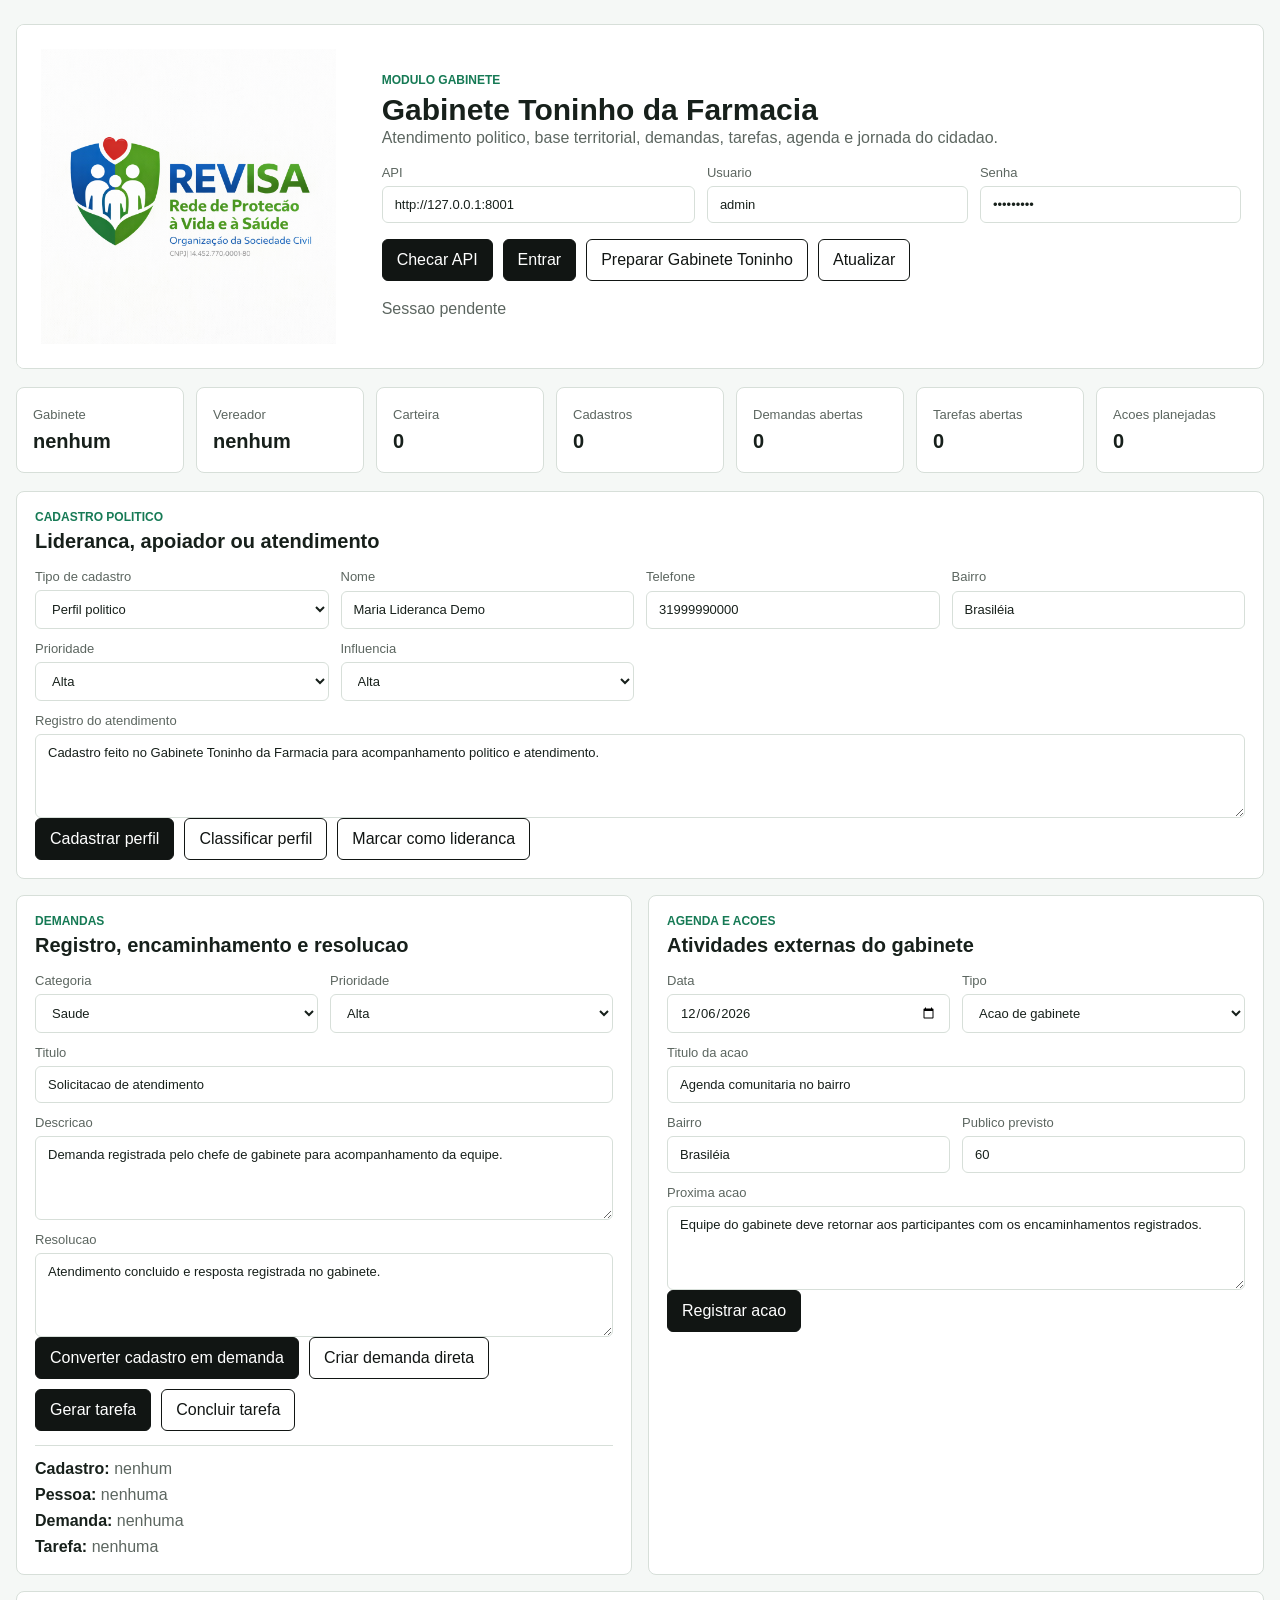
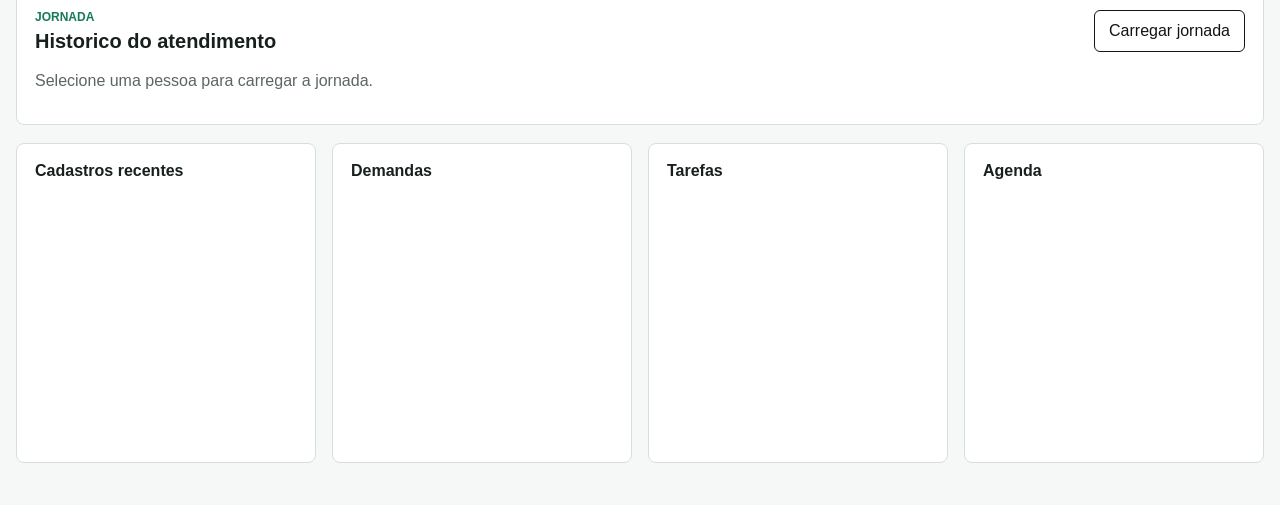
==== apps/gabinete/index.html @ 032c7a9e "Initial REVISA management system" ====
<!doctype html>
<html lang="pt-BR">
  <head>
    <meta charset="utf-8" />
    <meta name="viewport" content="width=device-width, initial-scale=1" />
    <title>REVISA Modulo Gabinete</title>
    <link rel="icon" href="data:," />
    <link rel="stylesheet" href="./styles.css" />
  </head>
  <body>
    <main class="app-shell">
      <section class="access-panel" aria-label="Acesso ao gabinete">
        <img src="./assets/logo-revisa.png" alt="Logo REVISA" />
        <div class="access-content">
          <div>
            <p class="eyebrow">Modulo Gabinete</p>
            <h1>Gabinete Toninho da Farmacia</h1>
            <p class="muted">Atendimento politico, base territorial, demandas, tarefas, agenda e jornada do cidadao.</p>
          </div>
          <div class="access-grid">
            <label>
              API
              <input id="apiBase" value="http://127.0.0.1:8001" />
            </label>
            <label>
              Usuario
              <input id="username" value="admin" autocomplete="username" />
            </label>
            <label>
              Senha
              <input id="password" type="password" value="Admin@123" autocomplete="current-password" />
            </label>
          </div>
          <div class="actions">
            <button id="healthBtn" type="button">Checar API</button>
            <button id="loginBtn" type="button">Entrar</button>
            <button id="prepareCabinetBtn" type="button" class="secondary">Preparar Gabinete Toninho</button>
            <button id="refreshBtn" type="button" class="secondary">Atualizar</button>
          </div>
          <p id="sessionState" class="muted">Sessao pendente</p>
        </div>
      </section>

      <section class="context-row" aria-label="Resumo do gabinete">
        <article>
          <span>Gabinete</span>
          <strong id="contextCabinet">nenhum</strong>
        </article>
        <article>
          <span>Vereador</span>
          <strong id="contextVereador">nenhum</strong>
        </article>
        <article>
          <span>Carteira</span>
          <strong id="metricCarteira">0</strong>
        </article>
        <article>
          <span>Cadastros</span>
          <strong id="metricCaptacoes">0</strong>
        </article>
        <article>
          <span>Demandas abertas</span>
          <strong id="metricDemandas">0</strong>
        </article>
        <article>
          <span>Tarefas abertas</span>
          <strong id="metricTarefas">0</strong>
        </article>
        <article>
          <span>Acoes planejadas</span>
          <strong id="metricAgenda">0</strong>
        </article>
      </section>

      <section class="board">
        <article class="panel profile-panel">
          <div class="panel-head">
            <div>
              <p class="eyebrow">Cadastro politico</p>
              <h2>Lideranca, apoiador ou atendimento</h2>
            </div>
          </div>
          <div class="form-grid">
            <label>
              Tipo de cadastro
              <select id="profileType">
                <option value="PERFIL_POLITICO">Perfil politico</option>
                <option value="LIDERANCA">Lideranca</option>
                <option value="APOIADOR">Apoiador</option>
                <option value="ATENDIMENTO">Atendimento</option>
              </select>
            </label>
            <label>
              Nome
              <input id="profileName" value="Maria Lideranca Demo" />
            </label>
            <label>
              Telefone
              <input id="profilePhone" value="31999990000" />
            </label>
            <label>
              Bairro
              <input id="profileDistrict" value="Brasiléia" />
            </label>
            <label>
              Prioridade
              <select id="profilePriority">
                <option value="HIGH">Alta</option>
                <option value="MEDIUM">Media</option>
                <option value="LOW">Baixa</option>
              </select>
            </label>
            <label>
              Influencia
              <select id="profileInfluence">
                <option value="ALTA">Alta</option>
                <option value="MEDIA">Media</option>
                <option value="BAIXA">Baixa</option>
              </select>
            </label>
            <label class="wide">
              Registro do atendimento
              <textarea id="profileNotes">Cadastro feito no Gabinete Toninho da Farmacia para acompanhamento politico e atendimento.</textarea>
            </label>
          </div>
          <div class="actions">
            <button id="createProfileBtn" type="button">Cadastrar perfil</button>
            <button id="classifyProfileBtn" type="button" class="secondary">Classificar perfil</button>
            <button id="leadershipBtn" type="button" class="secondary">Marcar como lideranca</button>
          </div>
        </article>

        <article class="panel demand-panel">
          <div class="panel-head">
            <div>
              <p class="eyebrow">Demandas</p>
              <h2>Registro, encaminhamento e resolucao</h2>
            </div>
          </div>
          <div class="form-grid compact">
            <label>
              Categoria
              <select id="demandCategory">
                <option value="SAUDE">Saude</option>
                <option value="ASSISTENCIA_SOCIAL">Assistencia social</option>
                <option value="EMPREGO">Emprego</option>
                <option value="INFRAESTRUTURA">Infraestrutura</option>
                <option value="DOCUMENTACAO">Documentacao</option>
                <option value="ATENDIMENTO_POLITICO">Atendimento politico</option>
              </select>
            </label>
            <label>
              Prioridade
              <select id="demandPriority">
                <option value="HIGH">Alta</option>
                <option value="MEDIUM">Media</option>
                <option value="LOW">Baixa</option>
              </select>
            </label>
            <label class="wide">
              Titulo
              <input id="demandTitle" value="Solicitacao de atendimento" />
            </label>
            <label class="wide">
              Descricao
              <textarea id="demandDescription">Demanda registrada pelo chefe de gabinete para acompanhamento da equipe.</textarea>
            </label>
            <label class="wide">
              Resolucao
              <textarea id="resolutionNotes">Atendimento concluido e resposta registrada no gabinete.</textarea>
            </label>
          </div>
          <div class="actions">
            <button id="convertDemandBtn" type="button">Converter cadastro em demanda</button>
            <button id="createDemandBtn" type="button" class="secondary">Criar demanda direta</button>
            <button id="createTaskBtn" type="button">Gerar tarefa</button>
            <button id="completeTaskBtn" type="button" class="secondary">Concluir tarefa</button>
          </div>
          <div class="selected-flow">
            <p><strong>Cadastro:</strong> <span id="selectedCapture">nenhum</span></p>
            <p><strong>Pessoa:</strong> <span id="selectedPerson">nenhuma</span></p>
            <p><strong>Demanda:</strong> <span id="selectedDemand">nenhuma</span></p>
            <p><strong>Tarefa:</strong> <span id="selectedTask">nenhuma</span></p>
          </div>
        </article>

        <article class="panel">
          <div class="panel-head">
            <div>
              <p class="eyebrow">Agenda e acoes</p>
              <h2>Atividades externas do gabinete</h2>
            </div>
          </div>
          <div class="form-grid compact">
            <label>
              Data
              <input id="eventDate" type="date" />
            </label>
            <label>
              Tipo
              <select id="eventType">
                <option value="ACAO_GABINETE">Acao de gabinete</option>
                <option value="REUNIAO_COMUNITARIA">Reuniao comunitaria</option>
                <option value="VISITA_LIDERANCA">Visita a lideranca</option>
                <option value="PRESTACAO_CONTAS">Prestacao de contas</option>
              </select>
            </label>
            <label class="wide">
              Titulo da acao
              <input id="eventTitle" value="Agenda comunitaria no bairro" />
            </label>
            <label>
              Bairro
              <input id="eventDistrict" value="Brasiléia" />
            </label>
            <label>
              Publico previsto
              <input id="eventExpected" value="60" />
            </label>
            <label class="wide">
              Proxima acao
              <textarea id="eventNextAction">Equipe do gabinete deve retornar aos participantes com os encaminhamentos registrados.</textarea>
            </label>
          </div>
          <div class="actions">
            <button id="createEventBtn" type="button">Registrar acao</button>
          </div>
        </article>

        <article class="panel journey-panel">
          <div class="panel-head">
            <div>
              <p class="eyebrow">Jornada</p>
              <h2>Historico do atendimento</h2>
            </div>
            <button id="timelineBtn" type="button" class="secondary">Carregar jornada</button>
          </div>
          <div id="timelineSummary" class="timeline-summary">
            <p class="muted">Selecione uma pessoa para carregar a jornada.</p>
          </div>
          <div id="timelineList" class="timeline-list"></div>
        </article>
      </section>

      <section class="lists" aria-label="Listas do gabinete">
        <article class="panel">
          <h3>Cadastros recentes</h3>
          <div id="capturesList" class="list"></div>
        </article>
        <article class="panel">
          <h3>Demandas</h3>
          <div id="demandsList" class="list"></div>
        </article>
        <article class="panel">
          <h3>Tarefas</h3>
          <div id="tasksList" class="list"></div>
        </article>
        <article class="panel">
          <h3>Agenda</h3>
          <div id="eventsList" class="list"></div>
        </article>
      </section>
    </main>

    <aside id="toast" class="toast" aria-live="polite"></aside>
    <script src="./app.js"></script>
  </body>
</html>
---- apps/gabinete/styles.css ----
:root {
  color-scheme: light;
  --ink: #17201b;
  --muted: #5c6660;
  --paper: #f5f8f6;
  --surface: #ffffff;
  --line: #d7dfd9;
  --green: #167a55;
  --cyan: #1f7f8c;
  --red: #b6423d;
  --yellow: #c89f1a;
  --black: #111513;
}

* {
  box-sizing: border-box;
}

body {
  margin: 0;
  min-height: 100vh;
  background: var(--paper);
  color: var(--ink);
  font-family: Arial, Helvetica, sans-serif;
  letter-spacing: 0;
}

button,
input,
select,
textarea {
  font: inherit;
}

button {
  min-height: 42px;
  border: 1px solid var(--black);
  border-radius: 6px;
  background: var(--black);
  color: #fff;
  padding: 0 14px;
  cursor: pointer;
}

button:hover {
  background: #26332c;
}

button.secondary {
  background: var(--surface);
  color: var(--black);
}

input,
select,
textarea {
  width: 100%;
  border: 1px solid var(--line);
  border-radius: 6px;
  background: #fff;
  color: var(--ink);
  padding: 10px 12px;
}

textarea {
  min-height: 84px;
  resize: vertical;
}

label {
  display: grid;
  gap: 6px;
  color: var(--muted);
  font-size: 13px;
}

h1,
h2,
h3,
p {
  margin: 0;
}

h1 {
  font-size: 30px;
  line-height: 1.1;
}

h2 {
  font-size: 20px;
}

h3 {
  font-size: 16px;
}

.app-shell {
  width: min(1360px, calc(100% - 32px));
  margin: 0 auto;
  padding: 24px 0 42px;
}

.access-panel {
  border: 1px solid var(--line);
  border-radius: 8px;
  background: var(--surface);
  display: grid;
  grid-template-columns: minmax(260px, 0.55fr) minmax(0, 1.45fr);
  overflow: hidden;
  margin-bottom: 18px;
}

.access-panel img {
  width: 100%;
  height: 100%;
  min-height: 250px;
  object-fit: contain;
  background: #fff;
  padding: 24px;
}

.access-content {
  padding: 22px;
  display: grid;
  align-content: center;
  gap: 16px;
}

.access-grid {
  display: grid;
  grid-template-columns: minmax(260px, 1.2fr) 1fr 1fr;
  gap: 12px;
}

.actions {
  display: flex;
  flex-wrap: wrap;
  gap: 10px;
}

.context-row {
  display: grid;
  grid-template-columns: repeat(7, minmax(0, 1fr));
  gap: 12px;
  margin-bottom: 18px;
}

.context-row article,
.panel {
  border: 1px solid var(--line);
  border-radius: 8px;
  background: var(--surface);
}

.context-row article {
  min-height: 86px;
  padding: 16px;
  display: grid;
  align-content: center;
  gap: 8px;
}

.context-row span {
  color: var(--muted);
  font-size: 13px;
}

.context-row strong {
  font-size: 20px;
  overflow-wrap: anywhere;
}

.board {
  display: grid;
  grid-template-columns: repeat(2, minmax(0, 1fr));
  gap: 16px;
  margin-bottom: 18px;
}

.profile-panel,
.journey-panel {
  grid-column: 1 / -1;
}

.panel {
  padding: 18px;
}

.panel-head {
  display: flex;
  justify-content: space-between;
  align-items: start;
  gap: 16px;
  margin-bottom: 16px;
}

.eyebrow {
  color: var(--green);
  font-size: 12px;
  font-weight: 700;
  text-transform: uppercase;
  margin-bottom: 6px;
}

.muted {
  color: var(--muted);
  line-height: 1.45;
}

.form-grid {
  display: grid;
  grid-template-columns: repeat(4, minmax(0, 1fr));
  gap: 12px;
}

.form-grid.compact {
  grid-template-columns: repeat(2, minmax(0, 1fr));
}

.wide {
  grid-column: 1 / -1;
}

.selected-flow {
  display: grid;
  gap: 8px;
  margin-top: 14px;
  padding-top: 14px;
  border-top: 1px solid var(--line);
  color: var(--muted);
}

.selected-flow strong {
  color: var(--ink);
}

.lists {
  display: grid;
  grid-template-columns: repeat(4, minmax(0, 1fr));
  gap: 16px;
}

.lists .panel {
  min-height: 320px;
  display: grid;
  grid-template-rows: auto 1fr;
  gap: 12px;
}

.list,
.timeline-list {
  display: grid;
  align-content: start;
  gap: 10px;
  max-height: 430px;
  overflow: auto;
}

.item,
.timeline-item {
  border-left: 4px solid var(--cyan);
  border-radius: 6px;
  background: #f2f7f5;
  padding: 10px 12px;
  display: grid;
  gap: 6px;
  text-align: left;
}

button.item {
  border-top: 0;
  border-right: 0;
  border-bottom: 0;
  color: var(--ink);
}

.item[data-tone="green"],
.timeline-item[data-tone="green"] {
  border-left-color: var(--green);
}

.item[data-tone="yellow"],
.timeline-item[data-tone="yellow"] {
  border-left-color: var(--yellow);
}

.item[data-tone="red"],
.timeline-item[data-tone="red"] {
  border-left-color: var(--red);
}

.item strong,
.item small,
.item p,
.timeline-item strong,
.timeline-item small,
.timeline-item p {
  overflow-wrap: anywhere;
}

.item small,
.item p,
.timeline-item small,
.timeline-item p {
  color: var(--muted);
}

.timeline-summary {
  display: grid;
  gap: 6px;
  margin-bottom: 14px;
}

.empty {
  color: var(--muted);
  line-height: 1.45;
}

.toast {
  position: fixed;
  right: 16px;
  bottom: 16px;
  width: min(420px, calc(100% - 32px));
  border-radius: 6px;
  background: var(--black);
  color: #fff;
  overflow: hidden;
}

.toast:not(:empty) {
  padding: 14px 16px;
}

@media (max-width: 1180px) {
  .context-row,
  .lists {
    grid-template-columns: repeat(3, minmax(0, 1fr));
  }

  .form-grid {
    grid-template-columns: repeat(2, minmax(0, 1fr));
  }
}

@media (max-width: 860px) {
  .access-panel,
  .board,
  .context-row,
  .lists,
  .access-grid,
  .form-grid,
  .form-grid.compact {
    grid-template-columns: 1fr;
  }

  .access-panel img {
    min-height: 180px;
  }
}

@media (max-width: 640px) {
  .app-shell {
    width: min(100% - 20px, 1360px);
    padding-top: 14px;
  }

  .access-content,
  .panel {
    padding: 14px;
  }

  h1 {
    font-size: 24px;
  }

  .panel-head {
    display: grid;
  }
}
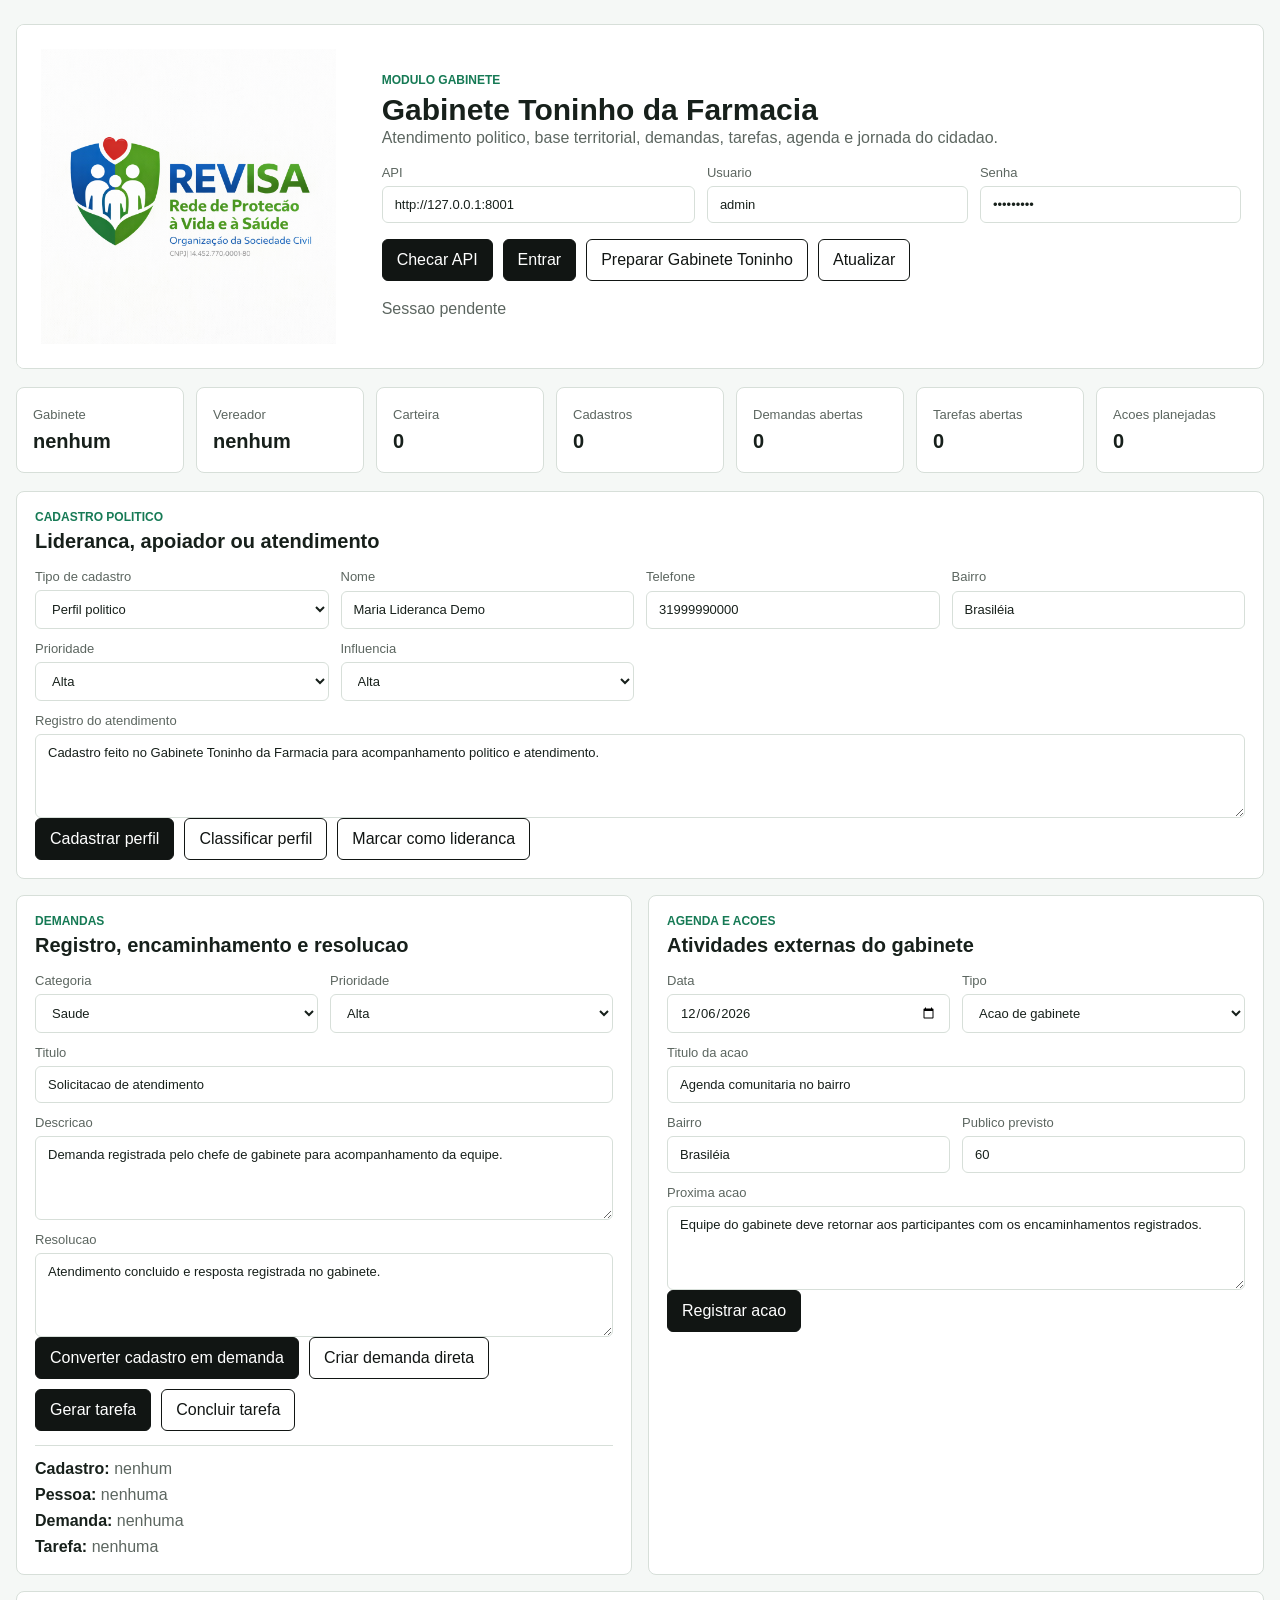
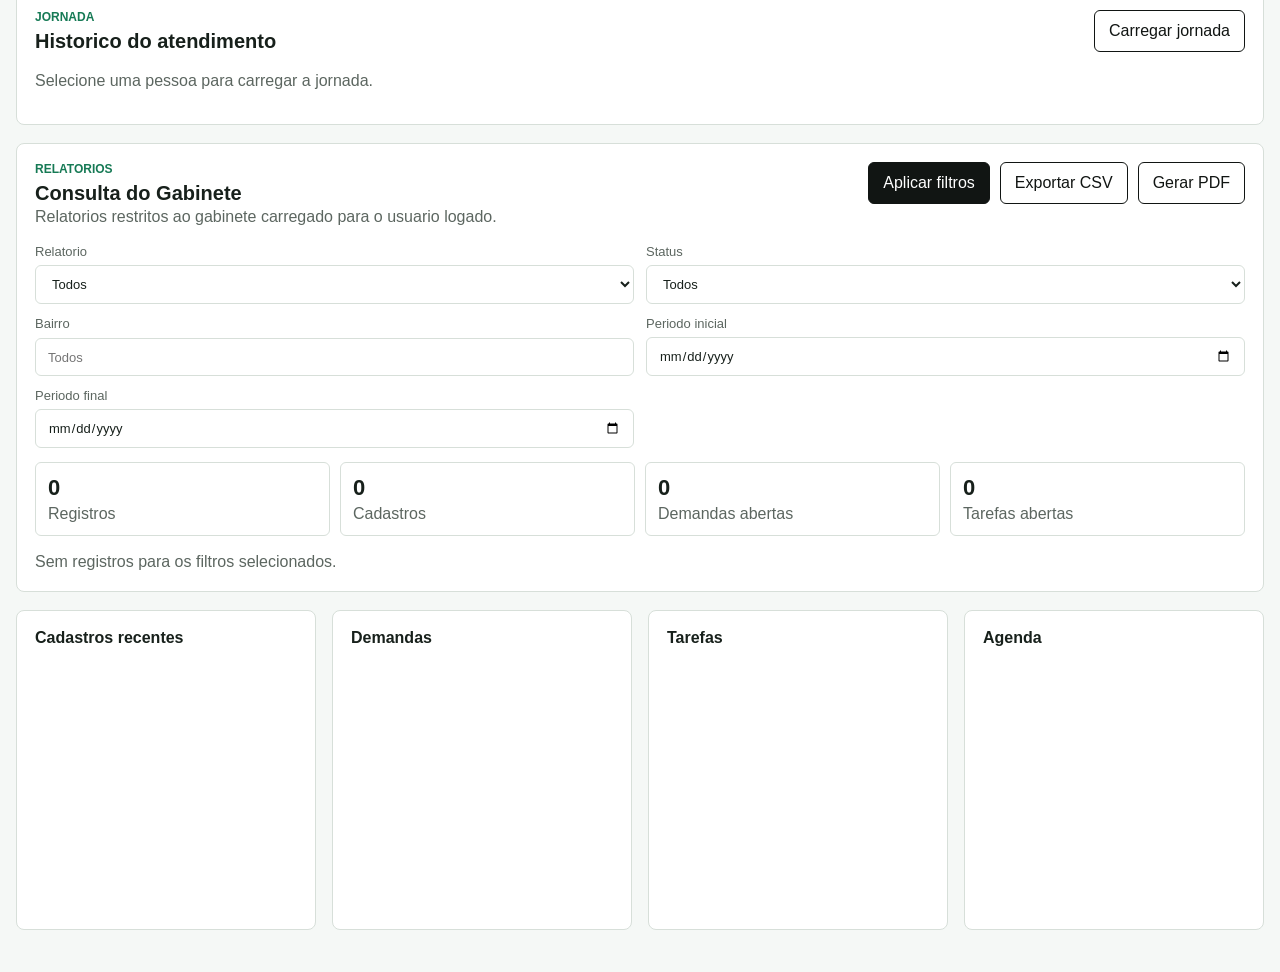
==== commit 852c2c07: "Consolidate REVISA reporting and deploy fixes" ====
--- a/apps/gabinete/index.html
+++ b/apps/gabinete/index.html
@@ -242,6 +242,57 @@
         </article>
       </section>
 
+      <section class="report-center panel" aria-label="Relatorios do gabinete">
+        <div class="panel-head">
+          <div>
+            <p class="eyebrow">Relatorios</p>
+            <h2>Consulta do Gabinete</h2>
+            <p class="muted">Relatorios restritos ao gabinete carregado para o usuario logado.</p>
+          </div>
+          <div class="actions">
+            <button id="cabinetReportRunBtn" type="button">Aplicar filtros</button>
+            <button id="cabinetReportCsvBtn" type="button" class="secondary">Exportar CSV</button>
+            <button id="cabinetReportPdfBtn" type="button" class="secondary">Gerar PDF</button>
+          </div>
+        </div>
+        <div class="form-grid compact">
+          <label>
+            Relatorio
+            <select id="cabinetReportType">
+              <option value="all">Todos</option>
+              <option value="captures">Cadastros politicos</option>
+              <option value="demands">Demandas</option>
+              <option value="tasks">Tarefas</option>
+              <option value="events">Agenda e acoes</option>
+              <option value="productivity">Produtividade da equipe</option>
+              <option value="territory">Mapa territorial</option>
+            </select>
+          </label>
+          <label>
+            Status
+            <select id="cabinetReportStatus">
+              <option value="">Todos</option>
+            </select>
+          </label>
+          <label>
+            Bairro
+            <input id="cabinetReportDistrict" placeholder="Todos" />
+          </label>
+          <label>
+            Periodo inicial
+            <input id="cabinetReportStart" type="date" />
+          </label>
+          <label>
+            Periodo final
+            <input id="cabinetReportEnd" type="date" />
+          </label>
+        </div>
+        <div id="cabinetReportSummary" class="report-summary">
+          <p class="muted">Carregue o gabinete para montar os relatorios.</p>
+        </div>
+        <div id="cabinetReportTable" class="report-table"></div>
+      </section>
+
       <section class="lists" aria-label="Listas do gabinete">
         <article class="panel">
           <h3>Cadastros recentes</h3>
--- a/apps/gabinete/styles.css
+++ b/apps/gabinete/styles.css
@@ -182,6 +182,64 @@
   grid-column: 1 / -1;
 }
 
+.report-center {
+  margin-bottom: 18px;
+}
+
+.report-summary {
+  display: grid;
+  gap: 10px;
+  margin-top: 14px;
+  margin-bottom: 14px;
+}
+
+.report-kpis {
+  display: grid;
+  grid-template-columns: repeat(4, minmax(0, 1fr));
+  gap: 10px;
+}
+
+.report-kpis article {
+  border: 1px solid var(--line);
+  border-radius: 6px;
+  padding: 12px;
+  display: grid;
+  gap: 4px;
+}
+
+.report-kpis strong {
+  font-size: 22px;
+}
+
+.report-kpis span {
+  color: var(--muted);
+}
+
+.report-table {
+  width: 100%;
+  overflow: auto;
+}
+
+.report-table table {
+  width: 100%;
+  min-width: 820px;
+  border-collapse: collapse;
+  background: #fff;
+}
+
+.report-table th,
+.report-table td {
+  border: 1px solid var(--line);
+  padding: 10px;
+  text-align: left;
+  vertical-align: top;
+  overflow-wrap: anywhere;
+}
+
+.report-table th {
+  background: #f2f7f5;
+}
+
 .panel {
   padding: 18px;
 }
@@ -349,7 +407,8 @@
   .lists,
   .access-grid,
   .form-grid,
-  .form-grid.compact {
+  .form-grid.compact,
+  .report-kpis {
     grid-template-columns: 1fr;
   }
 
